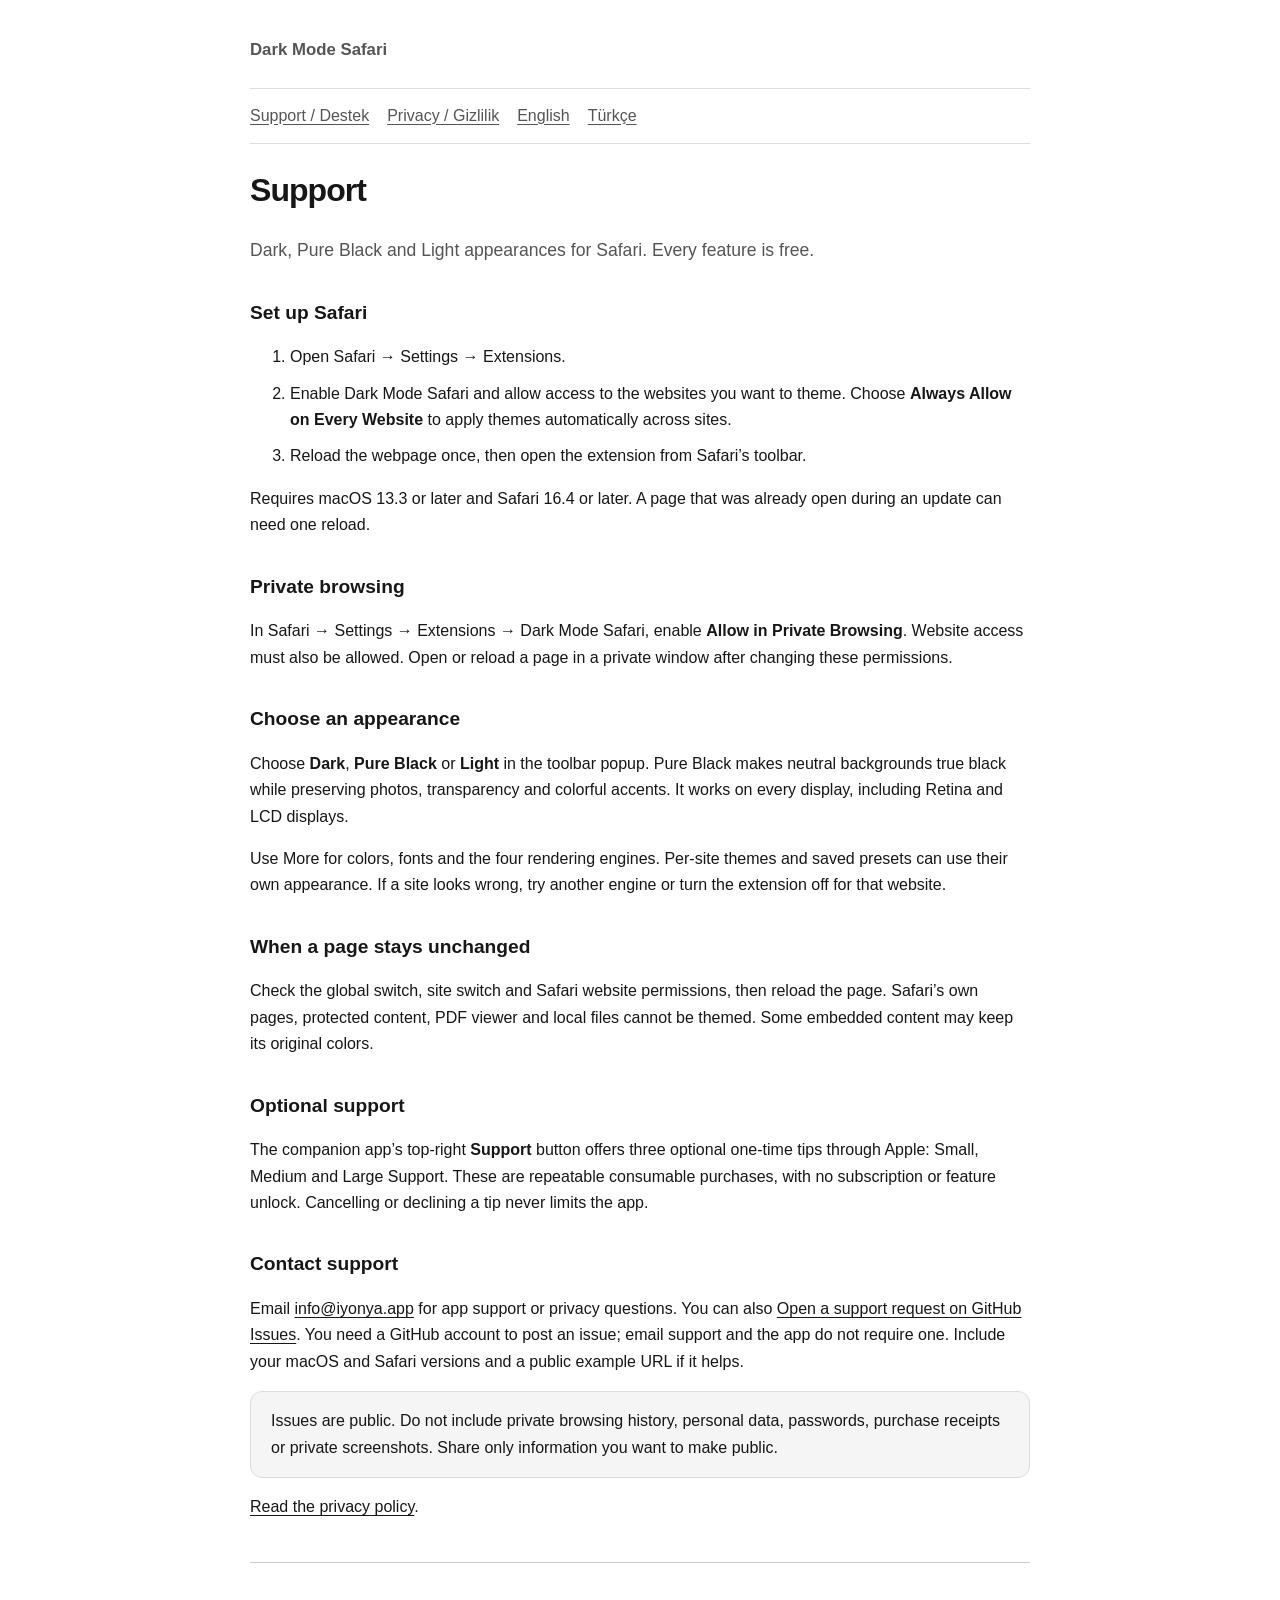
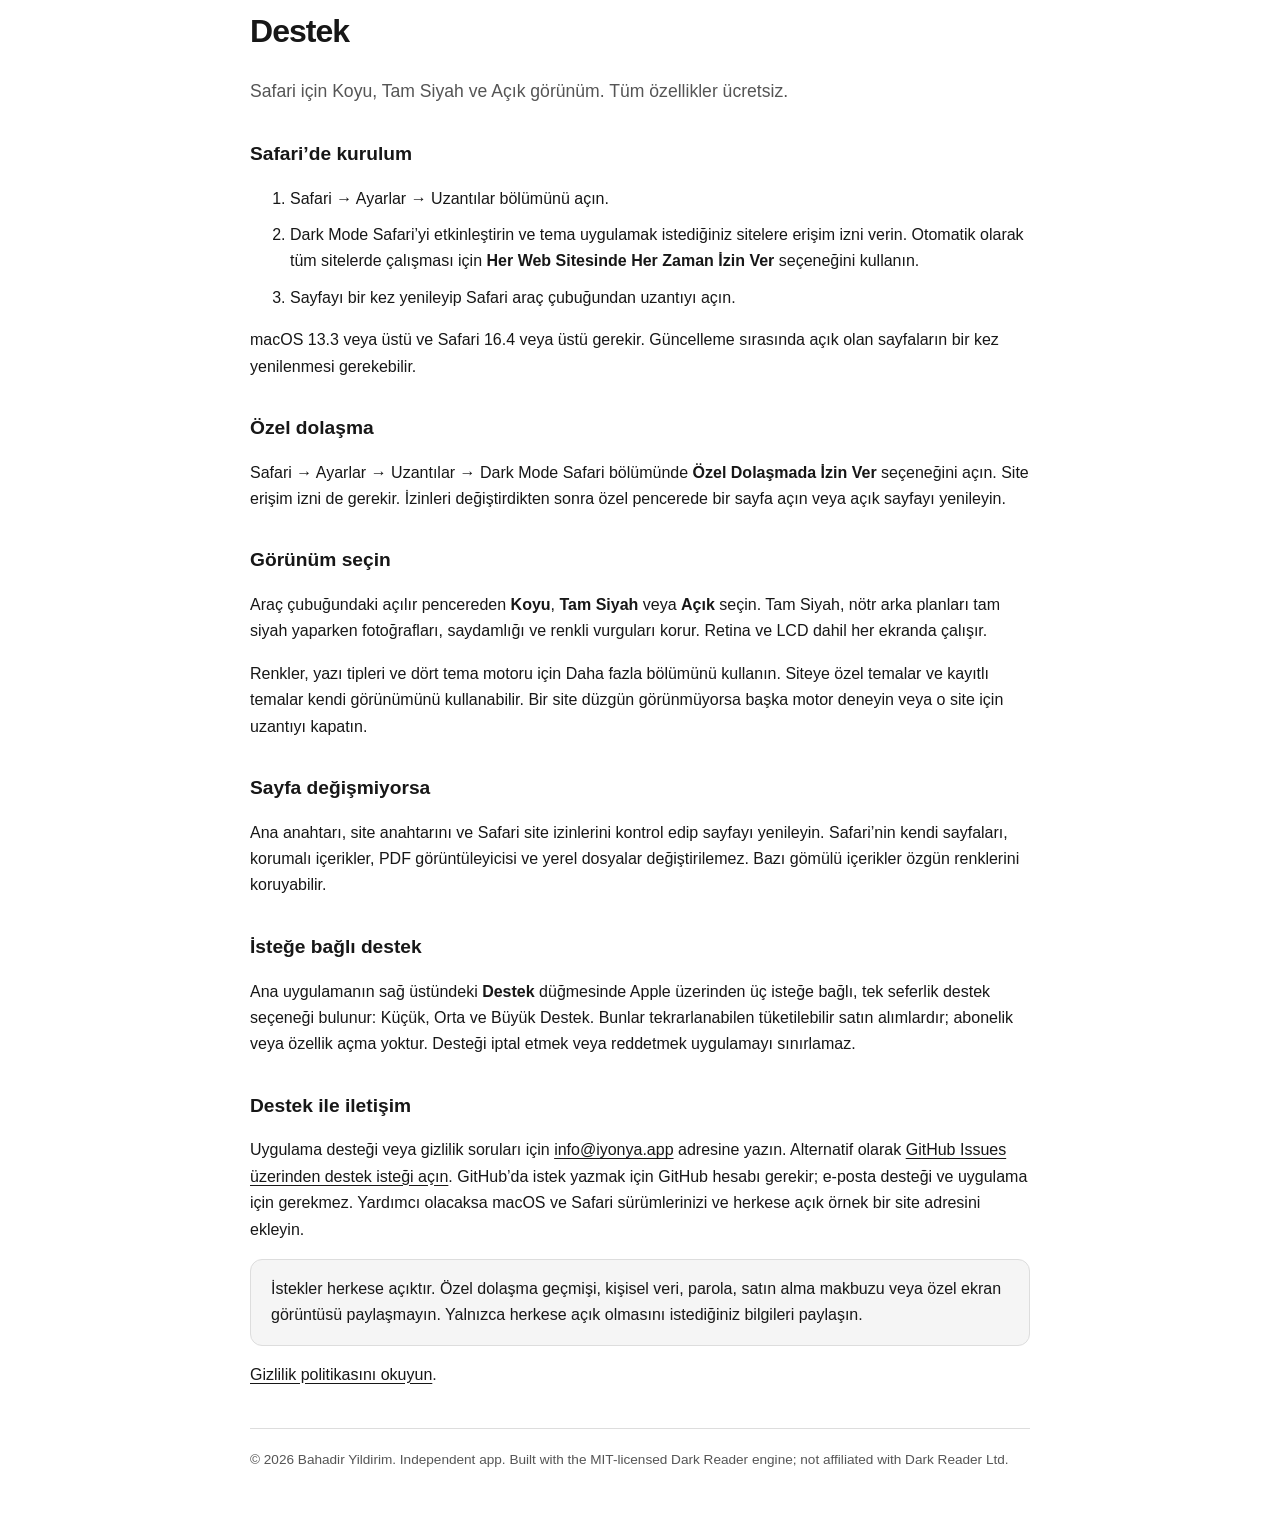
==== index.html @ 34f0722d "Add bilingual Dark Mode Safari support and privacy documents" ====
<!doctype html>
<html lang="en"><head><meta charset="utf-8"><meta name="viewport" content="width=device-width, initial-scale=1"><meta name="color-scheme" content="dark light"><meta name="referrer" content="no-referrer"><meta http-equiv="Content-Security-Policy" content="default-src 'none'; style-src 'self'; base-uri 'none'; form-action 'none'"><title>Support / Destek · Dark Mode Safari</title><link rel="stylesheet" href="style.css"></head><body>
<header><a href="./">Dark Mode Safari</a></header><nav aria-label="Pages and languages"><a href="./">Support / Destek</a><a href="privacy.html">Privacy / Gizlilik</a><a href="#english" lang="en">English</a><a href="#turkce" lang="tr">Türkçe</a></nav>
<main><article id="english" lang="en"><h1>Support</h1><p class="intro">Dark, Pure Black and Light appearances for Safari. Every feature is free.</p><h2>Set up Safari</h2><ol><li>Open Safari → Settings → Extensions.</li><li>Enable Dark Mode Safari and allow access to the websites you want to theme. Choose <strong>Always Allow on Every Website</strong> to apply themes automatically across sites.</li><li>Reload the webpage once, then open the extension from Safari’s toolbar.</li></ol><p>Requires macOS 13.3 or later and Safari 16.4 or later. A page that was already open during an update can need one reload.</p><h2>Private browsing</h2><p>In Safari → Settings → Extensions → Dark Mode Safari, enable <strong>Allow in Private Browsing</strong>. Website access must also be allowed. Open or reload a page in a private window after changing these permissions.</p><h2>Choose an appearance</h2><p>Choose <strong>Dark</strong>, <strong>Pure Black</strong> or <strong>Light</strong> in the toolbar popup. Pure Black makes neutral backgrounds true black while preserving photos, transparency and colorful accents. It works on every display, including Retina and LCD displays.</p><p>Use More for colors, fonts and the four rendering engines. Per-site themes and saved presets can use their own appearance. If a site looks wrong, try another engine or turn the extension off for that website.</p><h2>When a page stays unchanged</h2><p>Check the global switch, site switch and Safari website permissions, then reload the page. Safari’s own pages, protected content, PDF viewer and local files cannot be themed. Some embedded content may keep its original colors.</p><h2>Optional support</h2><p>The companion app’s top-right <strong>Support</strong> button offers three optional one-time tips through Apple: Small, Medium and Large Support. These are repeatable consumable purchases, with no subscription or feature unlock. Cancelling or declining a tip never limits the app.</p><h2>Contact support</h2><p>Email <a href="mailto:info@iyonya.app">info@iyonya.app</a> for app support or privacy questions. You can also <a href="https://github.com/bahadiryl/dark-mode-safari-support/issues">Open a support request on GitHub Issues</a>. You need a GitHub account to post an issue; email support and the app do not require one. Include your macOS and Safari versions and a public example URL if it helps.</p><p class="note">Issues are public. Do not include private browsing history, personal data, passwords, purchase receipts or private screenshots. Share only information you want to make public.</p><p><a href="privacy.html">Read the privacy policy</a>.</p></article><article id="turkce" lang="tr"><h1>Destek</h1><p class="intro">Safari için Koyu, Tam Siyah ve Açık görünüm. Tüm özellikler ücretsiz.</p><h2>Safari’de kurulum</h2><ol><li>Safari → Ayarlar → Uzantılar bölümünü açın.</li><li>Dark Mode Safari’yi etkinleştirin ve tema uygulamak istediğiniz sitelere erişim izni verin. Otomatik olarak tüm sitelerde çalışması için <strong>Her Web Sitesinde Her Zaman İzin Ver</strong> seçeneğini kullanın.</li><li>Sayfayı bir kez yenileyip Safari araç çubuğundan uzantıyı açın.</li></ol><p>macOS 13.3 veya üstü ve Safari 16.4 veya üstü gerekir. Güncelleme sırasında açık olan sayfaların bir kez yenilenmesi gerekebilir.</p><h2>Özel dolaşma</h2><p>Safari → Ayarlar → Uzantılar → Dark Mode Safari bölümünde <strong>Özel Dolaşmada İzin Ver</strong> seçeneğini açın. Site erişim izni de gerekir. İzinleri değiştirdikten sonra özel pencerede bir sayfa açın veya açık sayfayı yenileyin.</p><h2>Görünüm seçin</h2><p>Araç çubuğundaki açılır pencereden <strong>Koyu</strong>, <strong>Tam Siyah</strong> veya <strong>Açık</strong> seçin. Tam Siyah, nötr arka planları tam siyah yaparken fotoğrafları, saydamlığı ve renkli vurguları korur. Retina ve LCD dahil her ekranda çalışır.</p><p>Renkler, yazı tipleri ve dört tema motoru için Daha fazla bölümünü kullanın. Siteye özel temalar ve kayıtlı temalar kendi görünümünü kullanabilir. Bir site düzgün görünmüyorsa başka motor deneyin veya o site için uzantıyı kapatın.</p><h2>Sayfa değişmiyorsa</h2><p>Ana anahtarı, site anahtarını ve Safari site izinlerini kontrol edip sayfayı yenileyin. Safari’nin kendi sayfaları, korumalı içerikler, PDF görüntüleyicisi ve yerel dosyalar değiştirilemez. Bazı gömülü içerikler özgün renklerini koruyabilir.</p><h2>İsteğe bağlı destek</h2><p>Ana uygulamanın sağ üstündeki <strong>Destek</strong> düğmesinde Apple üzerinden üç isteğe bağlı, tek seferlik destek seçeneği bulunur: Küçük, Orta ve Büyük Destek. Bunlar tekrarlanabilen tüketilebilir satın alımlardır; abonelik veya özellik açma yoktur. Desteği iptal etmek veya reddetmek uygulamayı sınırlamaz.</p><h2>Destek ile iletişim</h2><p>Uygulama desteği veya gizlilik soruları için <a href="mailto:info@iyonya.app">info@iyonya.app</a> adresine yazın. Alternatif olarak <a href="https://github.com/bahadiryl/dark-mode-safari-support/issues">GitHub Issues üzerinden destek isteği açın</a>. GitHub’da istek yazmak için GitHub hesabı gerekir; e-posta desteği ve uygulama için gerekmez. Yardımcı olacaksa macOS ve Safari sürümlerinizi ve herkese açık örnek bir site adresini ekleyin.</p><p class="note">İstekler herkese açıktır. Özel dolaşma geçmişi, kişisel veri, parola, satın alma makbuzu veya özel ekran görüntüsü paylaşmayın. Yalnızca herkese açık olmasını istediğiniz bilgileri paylaşın.</p><p><a href="privacy.html">Gizlilik politikasını okuyun</a>.</p></article></main>
<footer>© 2026 Bahadir Yildirim. Independent app. Built with the MIT-licensed Dark Reader engine; not affiliated with Dark Reader Ltd.</footer></body></html>
---- style.css ----
html{color-scheme:dark light;font-family:-apple-system,BlinkMacSystemFont,"Segoe UI",sans-serif;line-height:1.65;background:#101010;color:#eee}body{max-width:780px;margin:0 auto;padding:36px 24px 60px}header,nav,footer{color:#b9b9b9}header a{font-size:1.05rem;font-weight:650;color:inherit;text-decoration:none}nav{display:flex;flex-wrap:wrap;gap:18px;border-block:1px solid #363636;padding:14px 0;margin:24px 0}a{color:inherit;text-underline-offset:3px}h1{font-size:2rem;line-height:1.2;letter-spacing:-.03em}h2{font-size:1.2rem;margin-top:2rem}article+article{border-top:1px solid #444;margin-top:42px;padding-top:22px}li+li{margin-top:10px}.intro{font-size:1.1rem;color:#c9c9c9}.note{padding:16px 20px;background:#1b1b1b;border:1px solid #363636;border-radius:12px}footer{font-size:.85rem;border-top:1px solid #363636;padding-top:20px;margin-top:40px}@media(prefers-color-scheme:light){html{background:#fff;color:#171717}header,nav,footer,.intro{color:#555}.note{background:#f5f5f5;border-color:#ddd}nav,footer{border-color:#ddd}article+article{border-color:#ccc}}
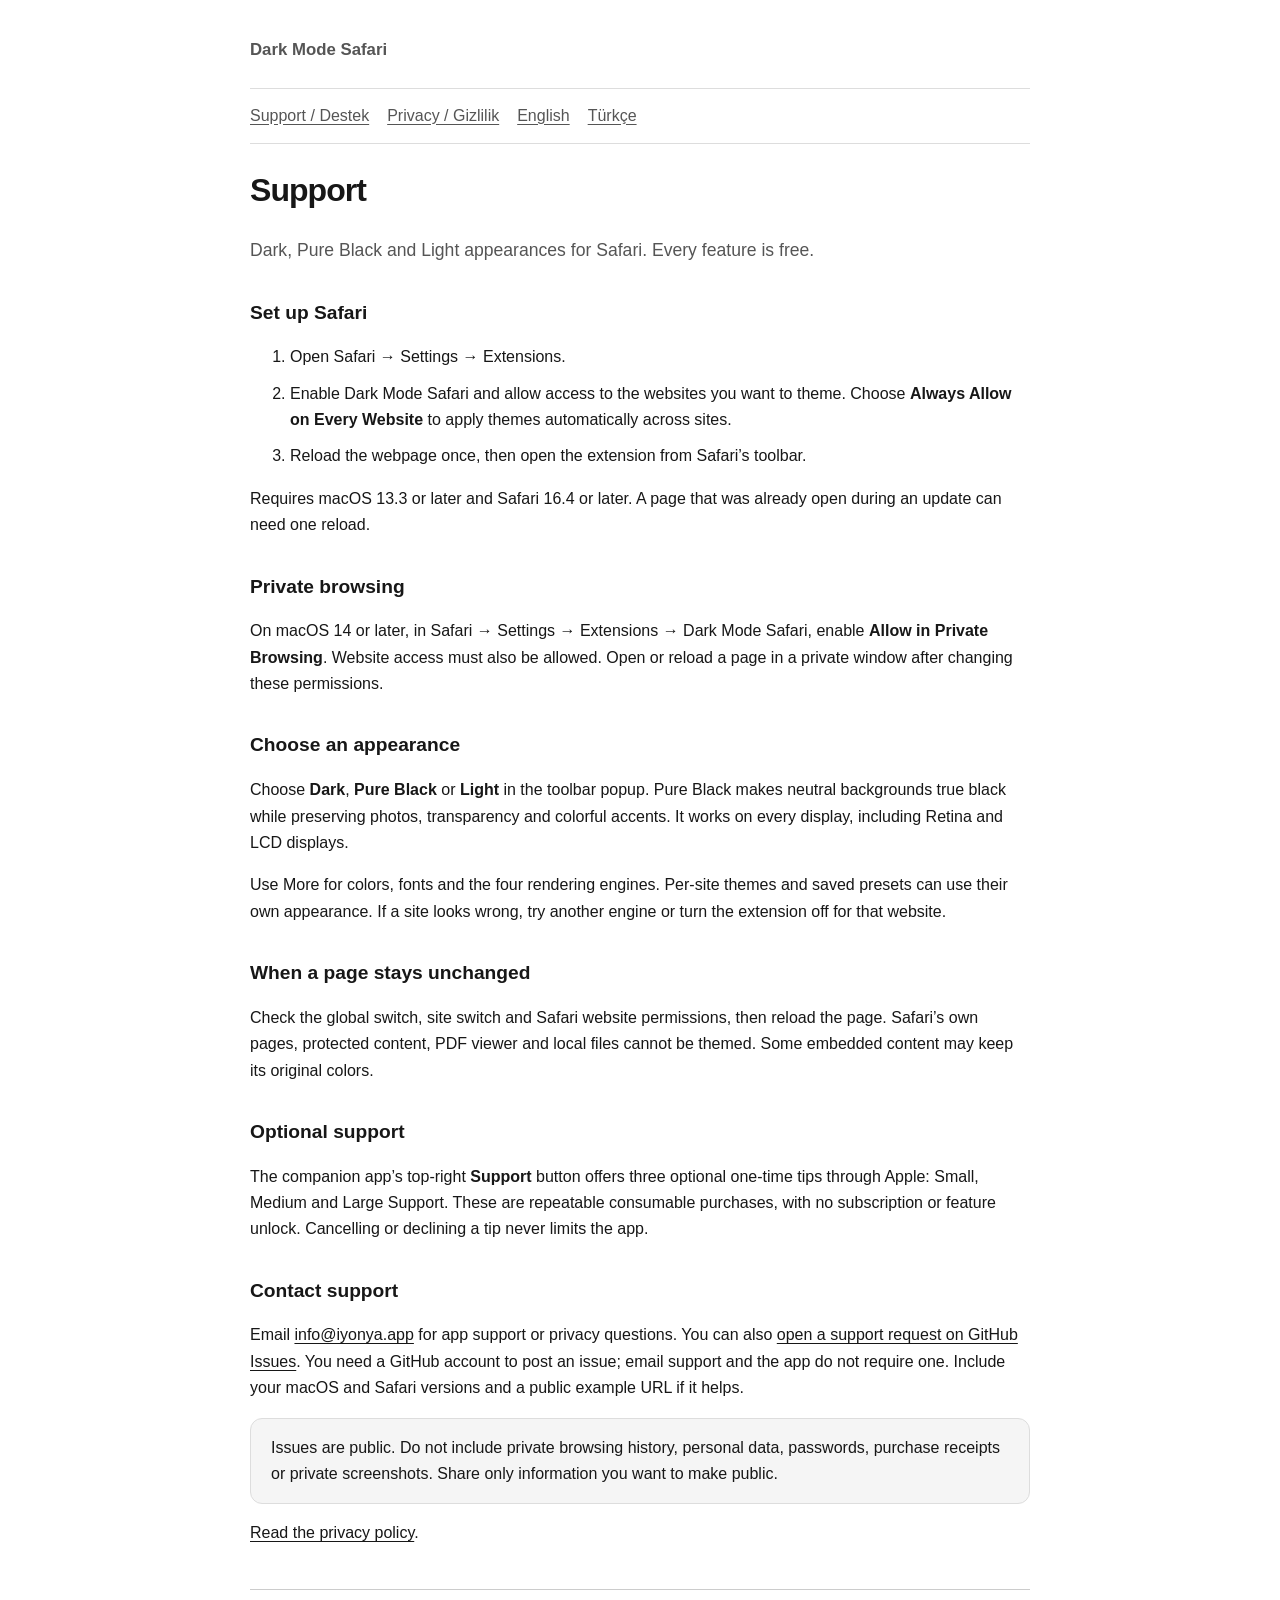
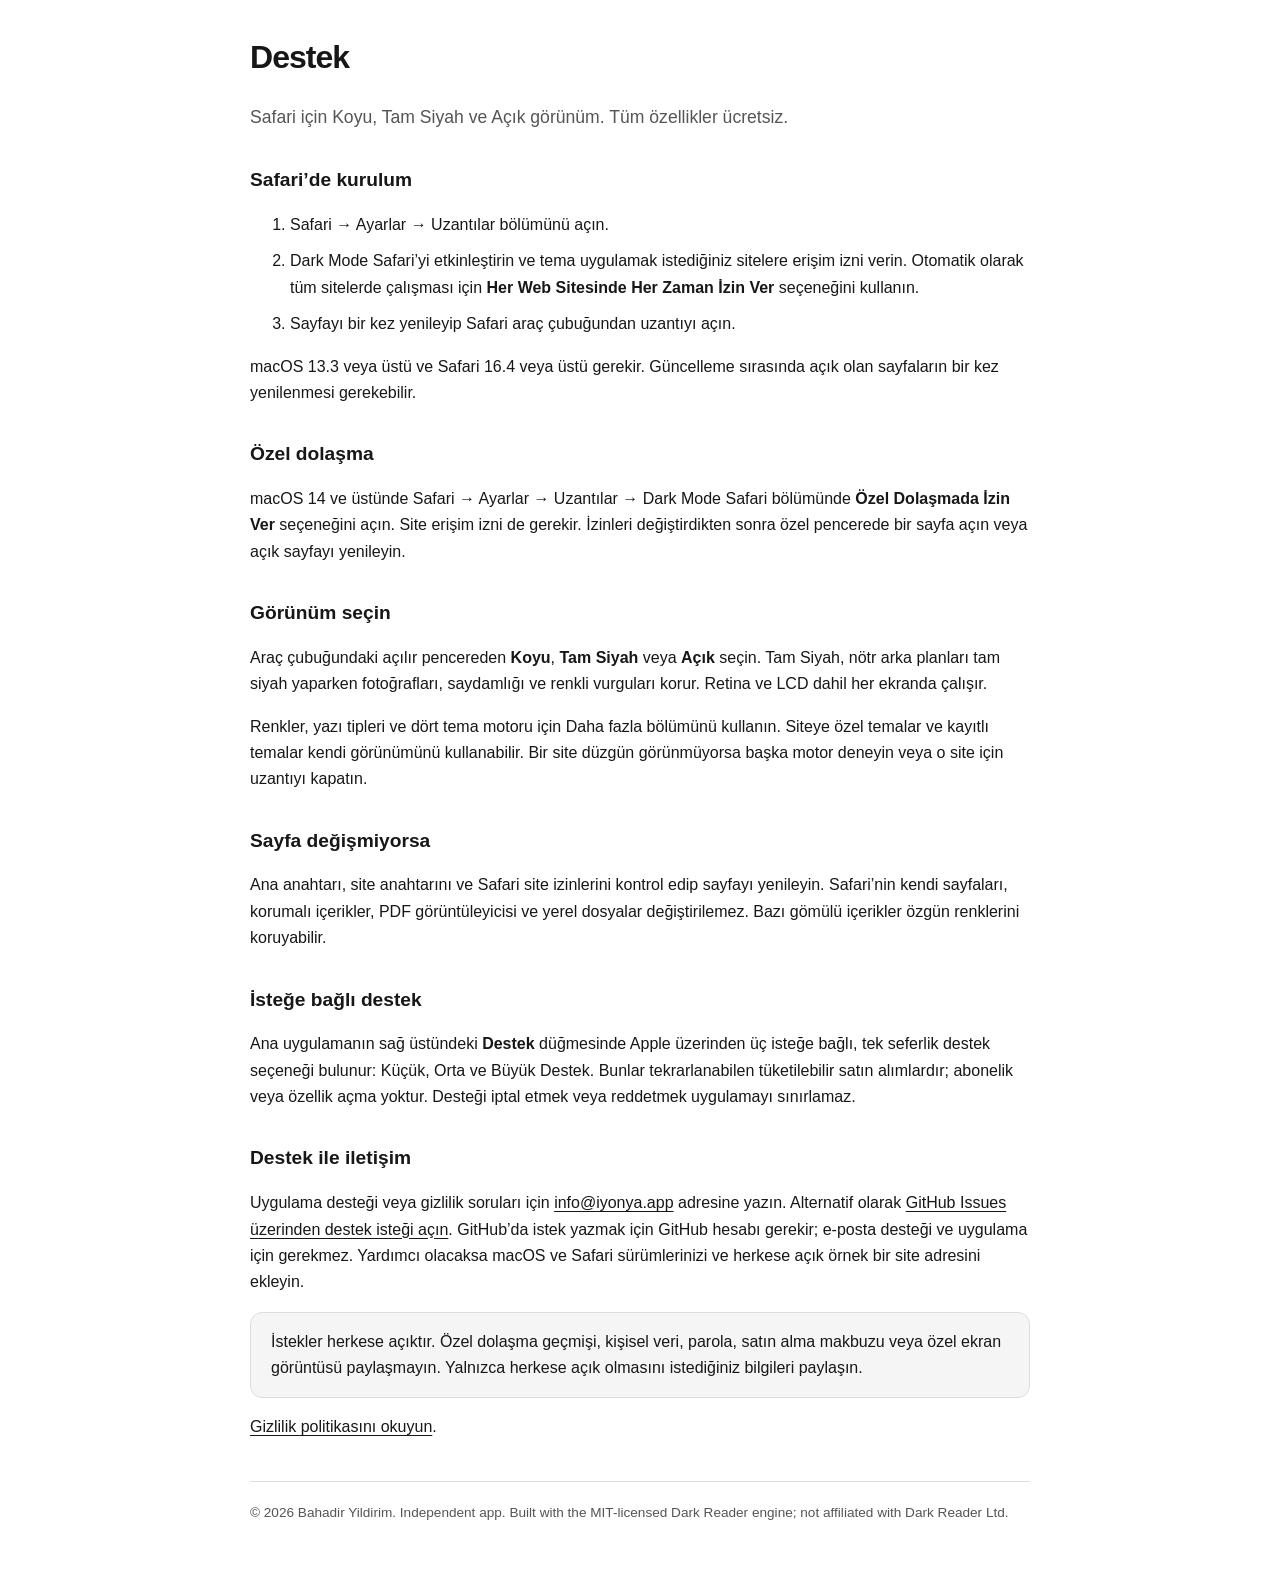
==== commit 65d37134: "Clarify private browsing setup on supported macOS versions" ====
--- a/index.html
+++ b/index.html
@@ -1,5 +1,5 @@
 <!doctype html>
 <html lang="en"><head><meta charset="utf-8"><meta name="viewport" content="width=device-width, initial-scale=1"><meta name="color-scheme" content="dark light"><meta name="referrer" content="no-referrer"><meta http-equiv="Content-Security-Policy" content="default-src 'none'; style-src 'self'; base-uri 'none'; form-action 'none'"><title>Support / Destek · Dark Mode Safari</title><link rel="stylesheet" href="style.css"></head><body>
 <header><a href="./">Dark Mode Safari</a></header><nav aria-label="Pages and languages"><a href="./">Support / Destek</a><a href="privacy.html">Privacy / Gizlilik</a><a href="#english" lang="en">English</a><a href="#turkce" lang="tr">Türkçe</a></nav>
-<main><article id="english" lang="en"><h1>Support</h1><p class="intro">Dark, Pure Black and Light appearances for Safari. Every feature is free.</p><h2>Set up Safari</h2><ol><li>Open Safari → Settings → Extensions.</li><li>Enable Dark Mode Safari and allow access to the websites you want to theme. Choose <strong>Always Allow on Every Website</strong> to apply themes automatically across sites.</li><li>Reload the webpage once, then open the extension from Safari’s toolbar.</li></ol><p>Requires macOS 13.3 or later and Safari 16.4 or later. A page that was already open during an update can need one reload.</p><h2>Private browsing</h2><p>In Safari → Settings → Extensions → Dark Mode Safari, enable <strong>Allow in Private Browsing</strong>. Website access must also be allowed. Open or reload a page in a private window after changing these permissions.</p><h2>Choose an appearance</h2><p>Choose <strong>Dark</strong>, <strong>Pure Black</strong> or <strong>Light</strong> in the toolbar popup. Pure Black makes neutral backgrounds true black while preserving photos, transparency and colorful accents. It works on every display, including Retina and LCD displays.</p><p>Use More for colors, fonts and the four rendering engines. Per-site themes and saved presets can use their own appearance. If a site looks wrong, try another engine or turn the extension off for that website.</p><h2>When a page stays unchanged</h2><p>Check the global switch, site switch and Safari website permissions, then reload the page. Safari’s own pages, protected content, PDF viewer and local files cannot be themed. Some embedded content may keep its original colors.</p><h2>Optional support</h2><p>The companion app’s top-right <strong>Support</strong> button offers three optional one-time tips through Apple: Small, Medium and Large Support. These are repeatable consumable purchases, with no subscription or feature unlock. Cancelling or declining a tip never limits the app.</p><h2>Contact support</h2><p>Email <a href="mailto:info@iyonya.app">info@iyonya.app</a> for app support or privacy questions. You can also <a href="https://github.com/bahadiryl/dark-mode-safari-support/issues">Open a support request on GitHub Issues</a>. You need a GitHub account to post an issue; email support and the app do not require one. Include your macOS and Safari versions and a public example URL if it helps.</p><p class="note">Issues are public. Do not include private browsing history, personal data, passwords, purchase receipts or private screenshots. Share only information you want to make public.</p><p><a href="privacy.html">Read the privacy policy</a>.</p></article><article id="turkce" lang="tr"><h1>Destek</h1><p class="intro">Safari için Koyu, Tam Siyah ve Açık görünüm. Tüm özellikler ücretsiz.</p><h2>Safari’de kurulum</h2><ol><li>Safari → Ayarlar → Uzantılar bölümünü açın.</li><li>Dark Mode Safari’yi etkinleştirin ve tema uygulamak istediğiniz sitelere erişim izni verin. Otomatik olarak tüm sitelerde çalışması için <strong>Her Web Sitesinde Her Zaman İzin Ver</strong> seçeneğini kullanın.</li><li>Sayfayı bir kez yenileyip Safari araç çubuğundan uzantıyı açın.</li></ol><p>macOS 13.3 veya üstü ve Safari 16.4 veya üstü gerekir. Güncelleme sırasında açık olan sayfaların bir kez yenilenmesi gerekebilir.</p><h2>Özel dolaşma</h2><p>Safari → Ayarlar → Uzantılar → Dark Mode Safari bölümünde <strong>Özel Dolaşmada İzin Ver</strong> seçeneğini açın. Site erişim izni de gerekir. İzinleri değiştirdikten sonra özel pencerede bir sayfa açın veya açık sayfayı yenileyin.</p><h2>Görünüm seçin</h2><p>Araç çubuğundaki açılır pencereden <strong>Koyu</strong>, <strong>Tam Siyah</strong> veya <strong>Açık</strong> seçin. Tam Siyah, nötr arka planları tam siyah yaparken fotoğrafları, saydamlığı ve renkli vurguları korur. Retina ve LCD dahil her ekranda çalışır.</p><p>Renkler, yazı tipleri ve dört tema motoru için Daha fazla bölümünü kullanın. Siteye özel temalar ve kayıtlı temalar kendi görünümünü kullanabilir. Bir site düzgün görünmüyorsa başka motor deneyin veya o site için uzantıyı kapatın.</p><h2>Sayfa değişmiyorsa</h2><p>Ana anahtarı, site anahtarını ve Safari site izinlerini kontrol edip sayfayı yenileyin. Safari’nin kendi sayfaları, korumalı içerikler, PDF görüntüleyicisi ve yerel dosyalar değiştirilemez. Bazı gömülü içerikler özgün renklerini koruyabilir.</p><h2>İsteğe bağlı destek</h2><p>Ana uygulamanın sağ üstündeki <strong>Destek</strong> düğmesinde Apple üzerinden üç isteğe bağlı, tek seferlik destek seçeneği bulunur: Küçük, Orta ve Büyük Destek. Bunlar tekrarlanabilen tüketilebilir satın alımlardır; abonelik veya özellik açma yoktur. Desteği iptal etmek veya reddetmek uygulamayı sınırlamaz.</p><h2>Destek ile iletişim</h2><p>Uygulama desteği veya gizlilik soruları için <a href="mailto:info@iyonya.app">info@iyonya.app</a> adresine yazın. Alternatif olarak <a href="https://github.com/bahadiryl/dark-mode-safari-support/issues">GitHub Issues üzerinden destek isteği açın</a>. GitHub’da istek yazmak için GitHub hesabı gerekir; e-posta desteği ve uygulama için gerekmez. Yardımcı olacaksa macOS ve Safari sürümlerinizi ve herkese açık örnek bir site adresini ekleyin.</p><p class="note">İstekler herkese açıktır. Özel dolaşma geçmişi, kişisel veri, parola, satın alma makbuzu veya özel ekran görüntüsü paylaşmayın. Yalnızca herkese açık olmasını istediğiniz bilgileri paylaşın.</p><p><a href="privacy.html">Gizlilik politikasını okuyun</a>.</p></article></main>
+<main><article id="english" lang="en"><h1>Support</h1><p class="intro">Dark, Pure Black and Light appearances for Safari. Every feature is free.</p><h2>Set up Safari</h2><ol><li>Open Safari → Settings → Extensions.</li><li>Enable Dark Mode Safari and allow access to the websites you want to theme. Choose <strong>Always Allow on Every Website</strong> to apply themes automatically across sites.</li><li>Reload the webpage once, then open the extension from Safari’s toolbar.</li></ol><p>Requires macOS 13.3 or later and Safari 16.4 or later. A page that was already open during an update can need one reload.</p><h2>Private browsing</h2><p>On macOS 14 or later, in Safari → Settings → Extensions → Dark Mode Safari, enable <strong>Allow in Private Browsing</strong>. Website access must also be allowed. Open or reload a page in a private window after changing these permissions.</p><h2>Choose an appearance</h2><p>Choose <strong>Dark</strong>, <strong>Pure Black</strong> or <strong>Light</strong> in the toolbar popup. Pure Black makes neutral backgrounds true black while preserving photos, transparency and colorful accents. It works on every display, including Retina and LCD displays.</p><p>Use More for colors, fonts and the four rendering engines. Per-site themes and saved presets can use their own appearance. If a site looks wrong, try another engine or turn the extension off for that website.</p><h2>When a page stays unchanged</h2><p>Check the global switch, site switch and Safari website permissions, then reload the page. Safari’s own pages, protected content, PDF viewer and local files cannot be themed. Some embedded content may keep its original colors.</p><h2>Optional support</h2><p>The companion app’s top-right <strong>Support</strong> button offers three optional one-time tips through Apple: Small, Medium and Large Support. These are repeatable consumable purchases, with no subscription or feature unlock. Cancelling or declining a tip never limits the app.</p><h2>Contact support</h2><p>Email <a href="mailto:info@iyonya.app">info@iyonya.app</a> for app support or privacy questions. You can also <a href="https://github.com/bahadiryl/dark-mode-safari-support/issues">open a support request on GitHub Issues</a>. You need a GitHub account to post an issue; email support and the app do not require one. Include your macOS and Safari versions and a public example URL if it helps.</p><p class="note">Issues are public. Do not include private browsing history, personal data, passwords, purchase receipts or private screenshots. Share only information you want to make public.</p><p><a href="privacy.html">Read the privacy policy</a>.</p></article><article id="turkce" lang="tr"><h1>Destek</h1><p class="intro">Safari için Koyu, Tam Siyah ve Açık görünüm. Tüm özellikler ücretsiz.</p><h2>Safari’de kurulum</h2><ol><li>Safari → Ayarlar → Uzantılar bölümünü açın.</li><li>Dark Mode Safari’yi etkinleştirin ve tema uygulamak istediğiniz sitelere erişim izni verin. Otomatik olarak tüm sitelerde çalışması için <strong>Her Web Sitesinde Her Zaman İzin Ver</strong> seçeneğini kullanın.</li><li>Sayfayı bir kez yenileyip Safari araç çubuğundan uzantıyı açın.</li></ol><p>macOS 13.3 veya üstü ve Safari 16.4 veya üstü gerekir. Güncelleme sırasında açık olan sayfaların bir kez yenilenmesi gerekebilir.</p><h2>Özel dolaşma</h2><p>macOS 14 ve üstünde Safari → Ayarlar → Uzantılar → Dark Mode Safari bölümünde <strong>Özel Dolaşmada İzin Ver</strong> seçeneğini açın. Site erişim izni de gerekir. İzinleri değiştirdikten sonra özel pencerede bir sayfa açın veya açık sayfayı yenileyin.</p><h2>Görünüm seçin</h2><p>Araç çubuğundaki açılır pencereden <strong>Koyu</strong>, <strong>Tam Siyah</strong> veya <strong>Açık</strong> seçin. Tam Siyah, nötr arka planları tam siyah yaparken fotoğrafları, saydamlığı ve renkli vurguları korur. Retina ve LCD dahil her ekranda çalışır.</p><p>Renkler, yazı tipleri ve dört tema motoru için Daha fazla bölümünü kullanın. Siteye özel temalar ve kayıtlı temalar kendi görünümünü kullanabilir. Bir site düzgün görünmüyorsa başka motor deneyin veya o site için uzantıyı kapatın.</p><h2>Sayfa değişmiyorsa</h2><p>Ana anahtarı, site anahtarını ve Safari site izinlerini kontrol edip sayfayı yenileyin. Safari’nin kendi sayfaları, korumalı içerikler, PDF görüntüleyicisi ve yerel dosyalar değiştirilemez. Bazı gömülü içerikler özgün renklerini koruyabilir.</p><h2>İsteğe bağlı destek</h2><p>Ana uygulamanın sağ üstündeki <strong>Destek</strong> düğmesinde Apple üzerinden üç isteğe bağlı, tek seferlik destek seçeneği bulunur: Küçük, Orta ve Büyük Destek. Bunlar tekrarlanabilen tüketilebilir satın alımlardır; abonelik veya özellik açma yoktur. Desteği iptal etmek veya reddetmek uygulamayı sınırlamaz.</p><h2>Destek ile iletişim</h2><p>Uygulama desteği veya gizlilik soruları için <a href="mailto:info@iyonya.app">info@iyonya.app</a> adresine yazın. Alternatif olarak <a href="https://github.com/bahadiryl/dark-mode-safari-support/issues">GitHub Issues üzerinden destek isteği açın</a>. GitHub’da istek yazmak için GitHub hesabı gerekir; e-posta desteği ve uygulama için gerekmez. Yardımcı olacaksa macOS ve Safari sürümlerinizi ve herkese açık örnek bir site adresini ekleyin.</p><p class="note">İstekler herkese açıktır. Özel dolaşma geçmişi, kişisel veri, parola, satın alma makbuzu veya özel ekran görüntüsü paylaşmayın. Yalnızca herkese açık olmasını istediğiniz bilgileri paylaşın.</p><p><a href="privacy.html">Gizlilik politikasını okuyun</a>.</p></article></main>
 <footer>© 2026 Bahadir Yildirim. Independent app. Built with the MIT-licensed Dark Reader engine; not affiliated with Dark Reader Ltd.</footer></body></html>
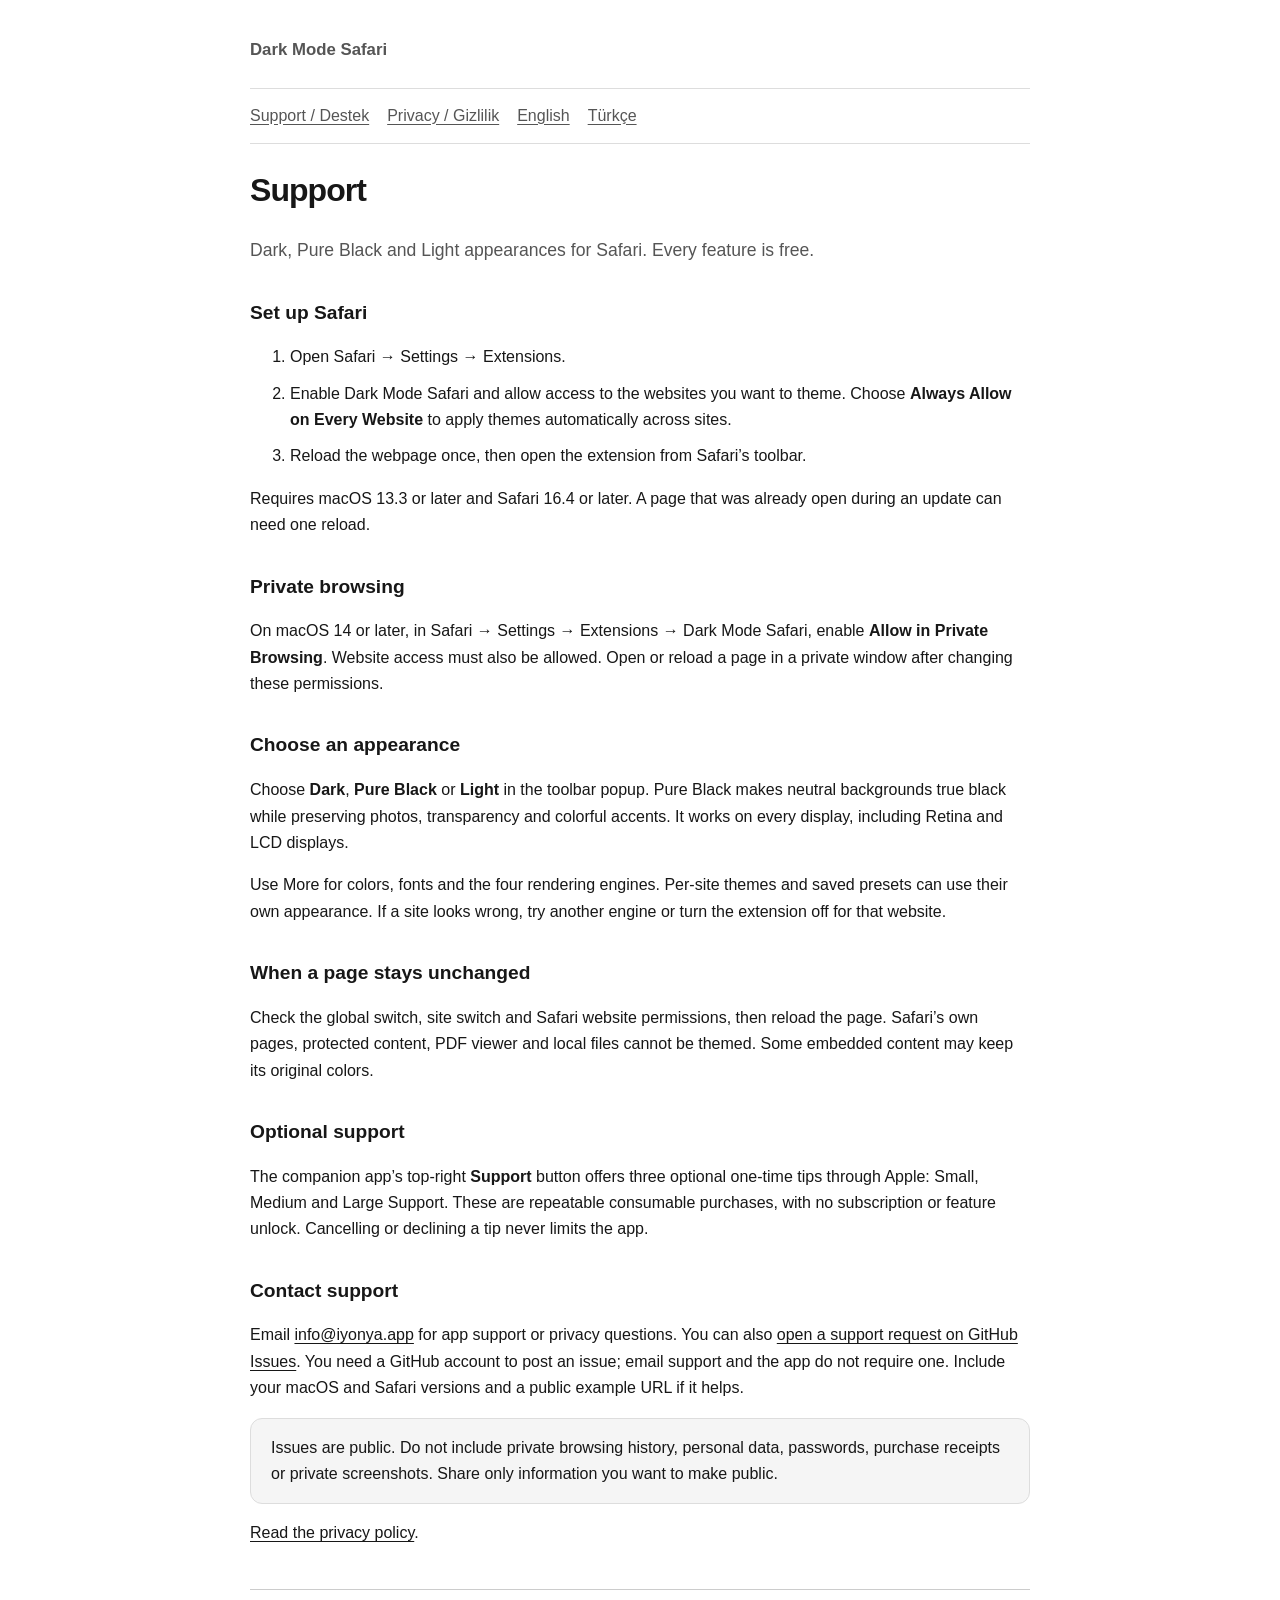
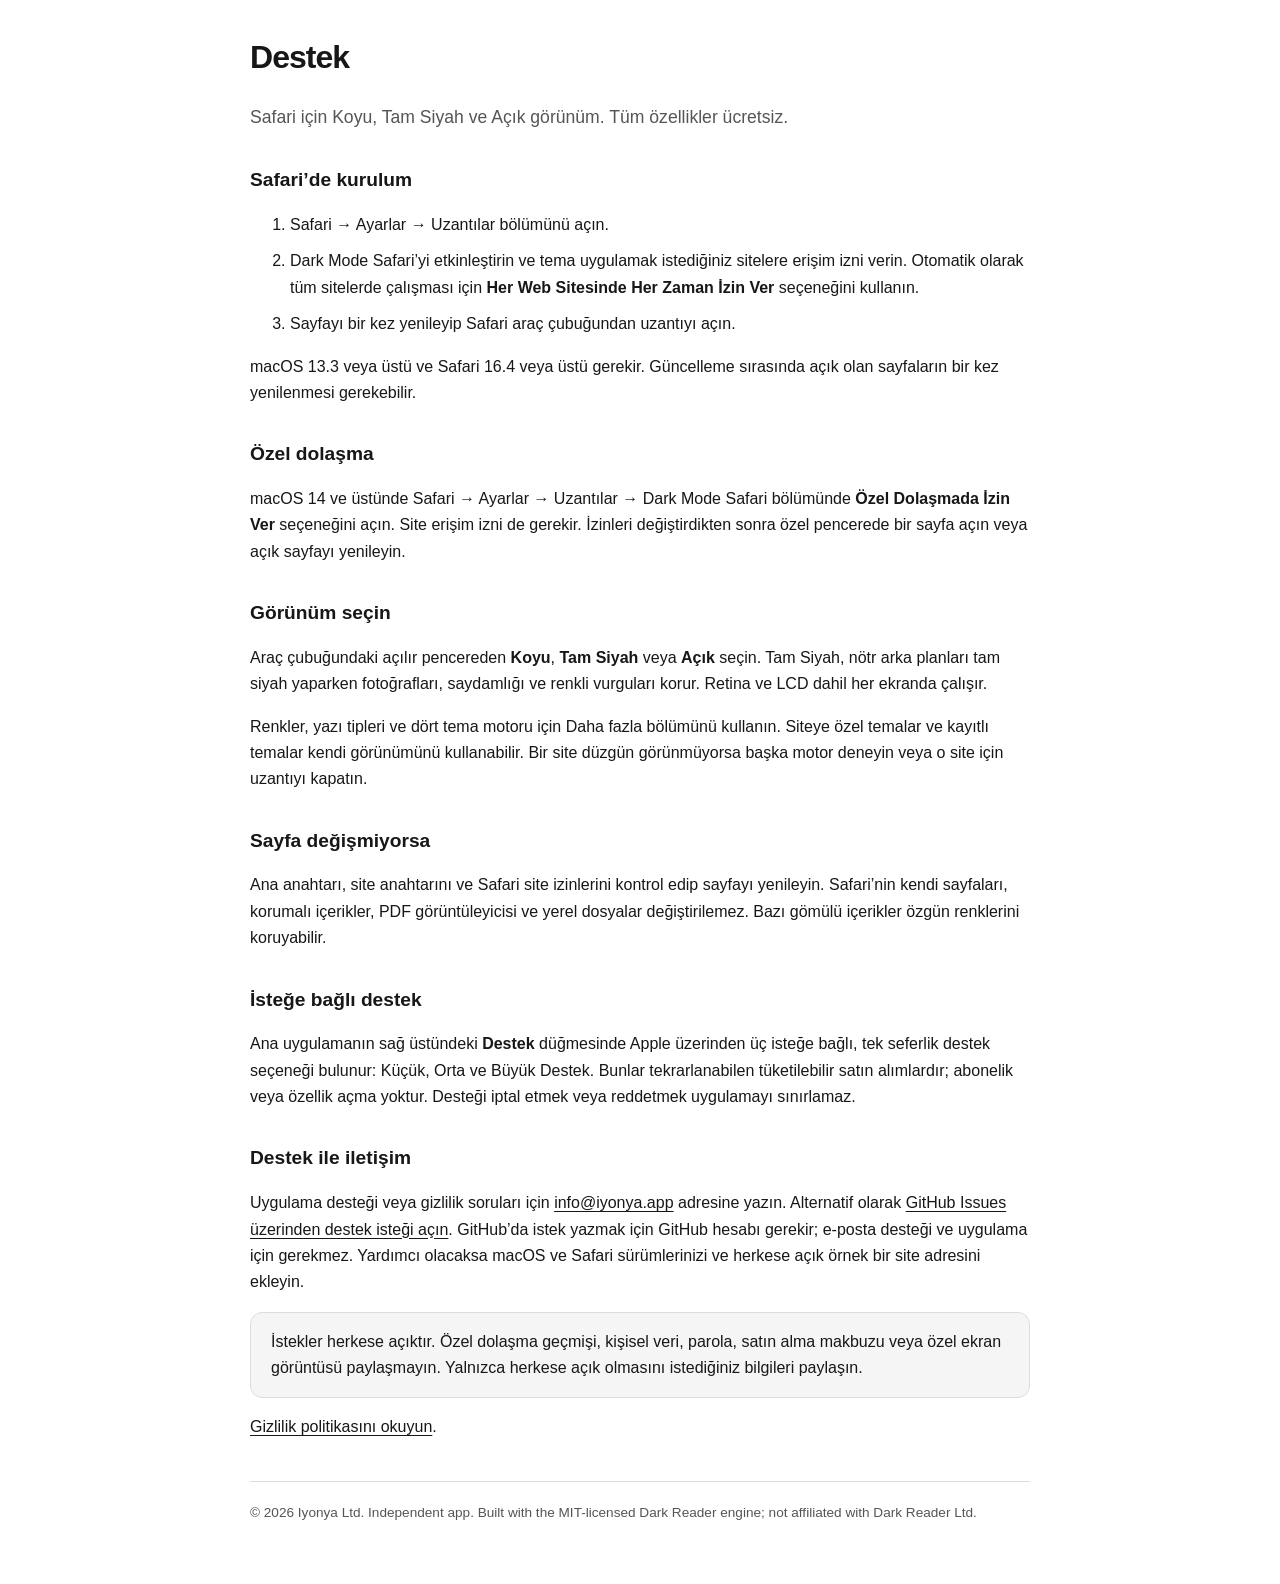
==== commit 7bd9d38b: "Use company attribution on public support pages" ====
--- a/index.html
+++ b/index.html
@@ -2,4 +2,4 @@
 <html lang="en"><head><meta charset="utf-8"><meta name="viewport" content="width=device-width, initial-scale=1"><meta name="color-scheme" content="dark light"><meta name="referrer" content="no-referrer"><meta http-equiv="Content-Security-Policy" content="default-src 'none'; style-src 'self'; base-uri 'none'; form-action 'none'"><title>Support / Destek · Dark Mode Safari</title><link rel="stylesheet" href="style.css"></head><body>
 <header><a href="./">Dark Mode Safari</a></header><nav aria-label="Pages and languages"><a href="./">Support / Destek</a><a href="privacy.html">Privacy / Gizlilik</a><a href="#english" lang="en">English</a><a href="#turkce" lang="tr">Türkçe</a></nav>
 <main><article id="english" lang="en"><h1>Support</h1><p class="intro">Dark, Pure Black and Light appearances for Safari. Every feature is free.</p><h2>Set up Safari</h2><ol><li>Open Safari → Settings → Extensions.</li><li>Enable Dark Mode Safari and allow access to the websites you want to theme. Choose <strong>Always Allow on Every Website</strong> to apply themes automatically across sites.</li><li>Reload the webpage once, then open the extension from Safari’s toolbar.</li></ol><p>Requires macOS 13.3 or later and Safari 16.4 or later. A page that was already open during an update can need one reload.</p><h2>Private browsing</h2><p>On macOS 14 or later, in Safari → Settings → Extensions → Dark Mode Safari, enable <strong>Allow in Private Browsing</strong>. Website access must also be allowed. Open or reload a page in a private window after changing these permissions.</p><h2>Choose an appearance</h2><p>Choose <strong>Dark</strong>, <strong>Pure Black</strong> or <strong>Light</strong> in the toolbar popup. Pure Black makes neutral backgrounds true black while preserving photos, transparency and colorful accents. It works on every display, including Retina and LCD displays.</p><p>Use More for colors, fonts and the four rendering engines. Per-site themes and saved presets can use their own appearance. If a site looks wrong, try another engine or turn the extension off for that website.</p><h2>When a page stays unchanged</h2><p>Check the global switch, site switch and Safari website permissions, then reload the page. Safari’s own pages, protected content, PDF viewer and local files cannot be themed. Some embedded content may keep its original colors.</p><h2>Optional support</h2><p>The companion app’s top-right <strong>Support</strong> button offers three optional one-time tips through Apple: Small, Medium and Large Support. These are repeatable consumable purchases, with no subscription or feature unlock. Cancelling or declining a tip never limits the app.</p><h2>Contact support</h2><p>Email <a href="mailto:info@iyonya.app">info@iyonya.app</a> for app support or privacy questions. You can also <a href="https://github.com/bahadiryl/dark-mode-safari-support/issues">open a support request on GitHub Issues</a>. You need a GitHub account to post an issue; email support and the app do not require one. Include your macOS and Safari versions and a public example URL if it helps.</p><p class="note">Issues are public. Do not include private browsing history, personal data, passwords, purchase receipts or private screenshots. Share only information you want to make public.</p><p><a href="privacy.html">Read the privacy policy</a>.</p></article><article id="turkce" lang="tr"><h1>Destek</h1><p class="intro">Safari için Koyu, Tam Siyah ve Açık görünüm. Tüm özellikler ücretsiz.</p><h2>Safari’de kurulum</h2><ol><li>Safari → Ayarlar → Uzantılar bölümünü açın.</li><li>Dark Mode Safari’yi etkinleştirin ve tema uygulamak istediğiniz sitelere erişim izni verin. Otomatik olarak tüm sitelerde çalışması için <strong>Her Web Sitesinde Her Zaman İzin Ver</strong> seçeneğini kullanın.</li><li>Sayfayı bir kez yenileyip Safari araç çubuğundan uzantıyı açın.</li></ol><p>macOS 13.3 veya üstü ve Safari 16.4 veya üstü gerekir. Güncelleme sırasında açık olan sayfaların bir kez yenilenmesi gerekebilir.</p><h2>Özel dolaşma</h2><p>macOS 14 ve üstünde Safari → Ayarlar → Uzantılar → Dark Mode Safari bölümünde <strong>Özel Dolaşmada İzin Ver</strong> seçeneğini açın. Site erişim izni de gerekir. İzinleri değiştirdikten sonra özel pencerede bir sayfa açın veya açık sayfayı yenileyin.</p><h2>Görünüm seçin</h2><p>Araç çubuğundaki açılır pencereden <strong>Koyu</strong>, <strong>Tam Siyah</strong> veya <strong>Açık</strong> seçin. Tam Siyah, nötr arka planları tam siyah yaparken fotoğrafları, saydamlığı ve renkli vurguları korur. Retina ve LCD dahil her ekranda çalışır.</p><p>Renkler, yazı tipleri ve dört tema motoru için Daha fazla bölümünü kullanın. Siteye özel temalar ve kayıtlı temalar kendi görünümünü kullanabilir. Bir site düzgün görünmüyorsa başka motor deneyin veya o site için uzantıyı kapatın.</p><h2>Sayfa değişmiyorsa</h2><p>Ana anahtarı, site anahtarını ve Safari site izinlerini kontrol edip sayfayı yenileyin. Safari’nin kendi sayfaları, korumalı içerikler, PDF görüntüleyicisi ve yerel dosyalar değiştirilemez. Bazı gömülü içerikler özgün renklerini koruyabilir.</p><h2>İsteğe bağlı destek</h2><p>Ana uygulamanın sağ üstündeki <strong>Destek</strong> düğmesinde Apple üzerinden üç isteğe bağlı, tek seferlik destek seçeneği bulunur: Küçük, Orta ve Büyük Destek. Bunlar tekrarlanabilen tüketilebilir satın alımlardır; abonelik veya özellik açma yoktur. Desteği iptal etmek veya reddetmek uygulamayı sınırlamaz.</p><h2>Destek ile iletişim</h2><p>Uygulama desteği veya gizlilik soruları için <a href="mailto:info@iyonya.app">info@iyonya.app</a> adresine yazın. Alternatif olarak <a href="https://github.com/bahadiryl/dark-mode-safari-support/issues">GitHub Issues üzerinden destek isteği açın</a>. GitHub’da istek yazmak için GitHub hesabı gerekir; e-posta desteği ve uygulama için gerekmez. Yardımcı olacaksa macOS ve Safari sürümlerinizi ve herkese açık örnek bir site adresini ekleyin.</p><p class="note">İstekler herkese açıktır. Özel dolaşma geçmişi, kişisel veri, parola, satın alma makbuzu veya özel ekran görüntüsü paylaşmayın. Yalnızca herkese açık olmasını istediğiniz bilgileri paylaşın.</p><p><a href="privacy.html">Gizlilik politikasını okuyun</a>.</p></article></main>
-<footer>© 2026 Bahadir Yildirim. Independent app. Built with the MIT-licensed Dark Reader engine; not affiliated with Dark Reader Ltd.</footer></body></html>
+<footer>© 2026 Iyonya Ltd. Independent app. Built with the MIT-licensed Dark Reader engine; not affiliated with Dark Reader Ltd.</footer></body></html>
